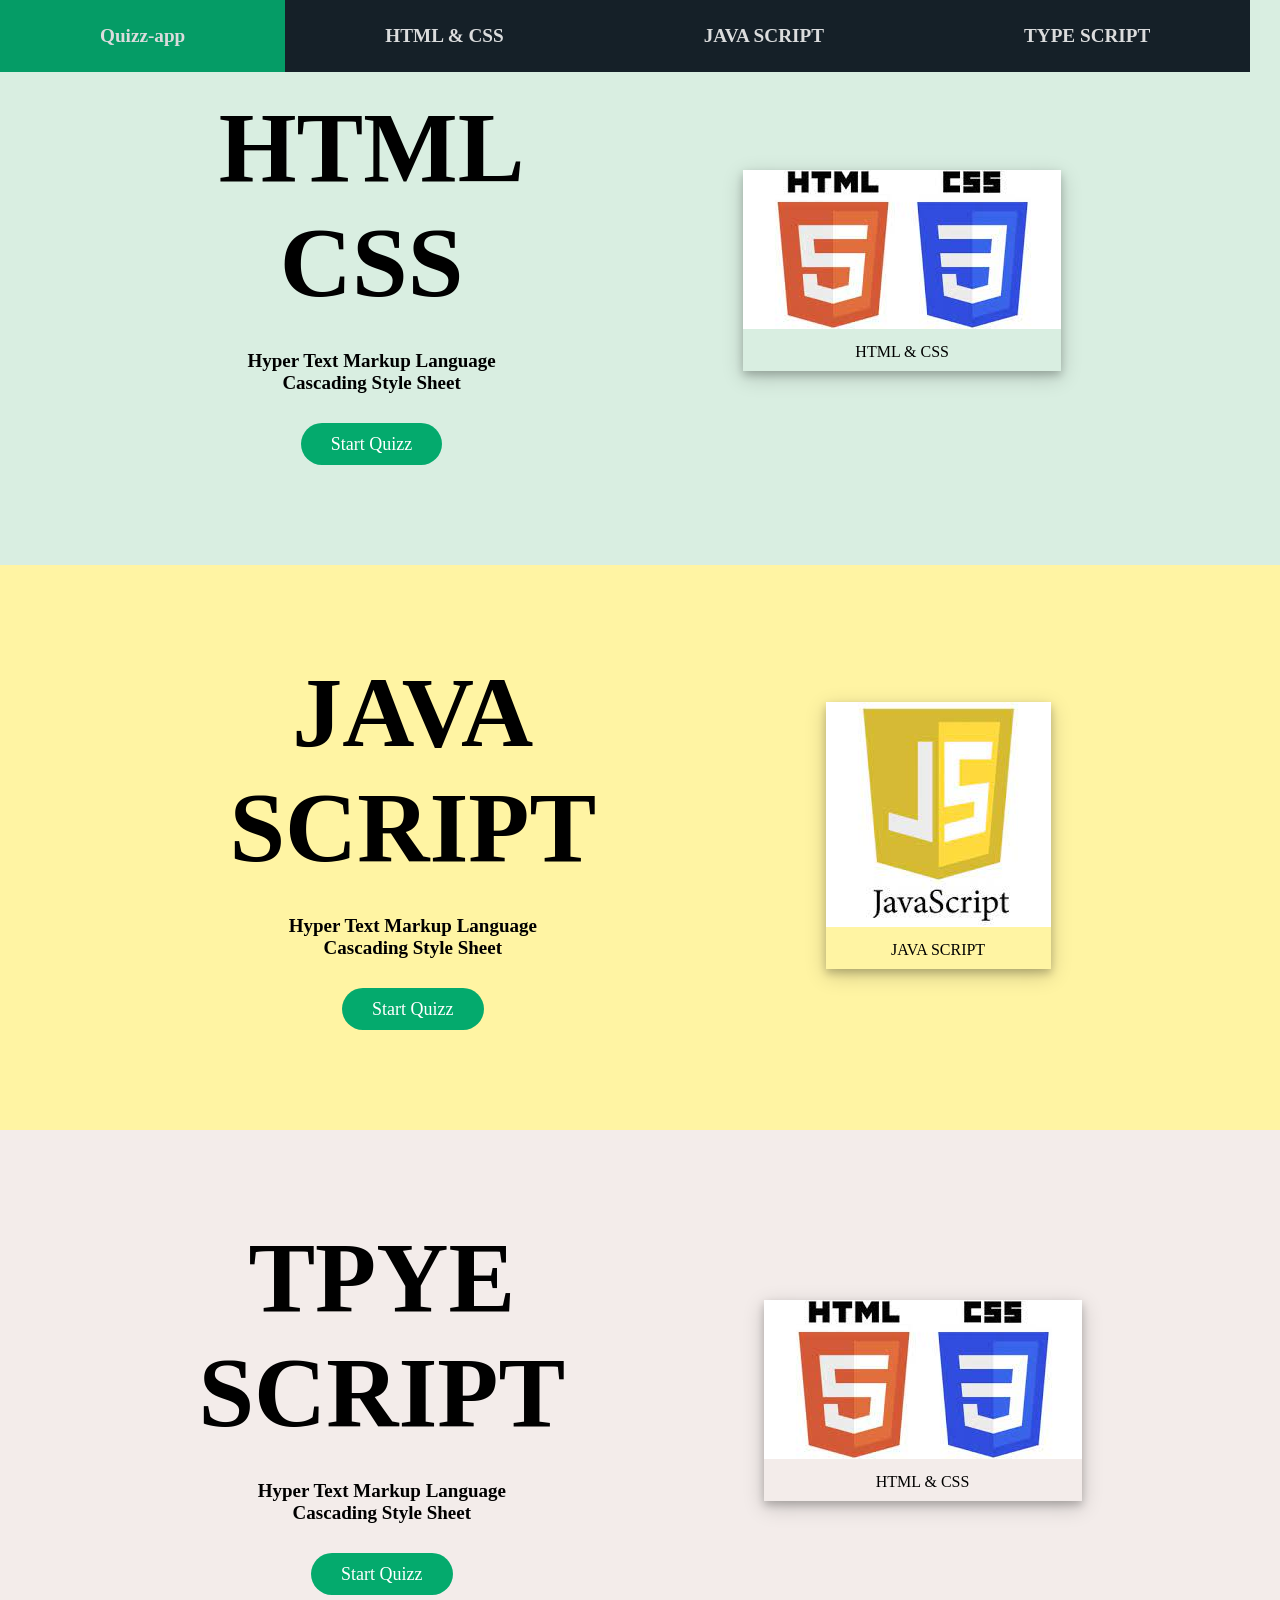
==== home.html @ 90aa7b45 "first commit" ====
<!DOCTYPE html>
<html lang="en">
<head>
    <meta charset="UTF-8">
    <meta http-equiv="X-UA-Compatible" content="IE=edge">
    <meta name="viewport" content="width=device-width, initial-scale=1.0">
    <title>Document</title>
    <link rel="stylesheet" href="style.css">
</head>
<body>
 <div id="nav-bar" class="nav-bar">
  <ul id="ul-nav-bar">
    <li><a class="active" href="#">Quizz-app</a></li>
    <li><a href="#html-container">HTML & CSS</a></li>
    <li><a href="#java-script-container">JAVA SCRIPT</a></li>
    <li><a href="#type-script-container">TYPE SCRIPT</a></li>
  </ul>
  </div>
    
  
 <div id ="html-container" class="all-container">
     <div id="html-content-part" class="content-part">
          <div class="heading">
              <h1 id="html-content-part-html">HTML<br> CSS</h1>
          </div>
          <div class="paragraph">
              <p class="lang-description">Hyper Text Markup Language</p>
              <p class="lang-description">Cascading Style Sheet</p>
          </div>
           <div class="link">
              <a class="lang-start-quiz"href="questions.html">Start Quizz</a>
           </div>
     </div>
     <div id="html-image-part">
         <div class="img-container">
          <img src="images/html-css.jpg" alt="html&css">
         <div class="sub-img-container">
          <p>HTML & CSS</p>
         </div>
        </div>
     </div>
 </div>

 <div id ="java-script-container" class="all-container"> 
  <div id="js-content-part" class="content-part">
       <div class="heading">
           <h1 id="html-content-part-html">JAVA<br> SCRIPT</h1>
       </div>
       <div class="paragraph">
           <p class="lang-description">Hyper Text Markup Language</p>
           <p class="lang-description">Cascading Style Sheet</p>
       </div>
        <div class="link">
           <a class="lang-start-quiz"href="#">Start Quizz</a>
        </div>
  </div>
  <div id="js-image-part">
      <div class="img-container">
       <img src="images/java-script.jpg" alt="js script">
      <div class="sub-img-container">
       <p>JAVA SCRIPT</p>
      </div>
     </div>
  </div>
</div>
<div id ="type-script-container" class="all-container">
  <div id="ts-content-part" class="content-part">
       <div class="heading">
           <h1 id="html-content-part-html">TPYE<br> SCRIPT</h1>
       </div>
       <div class="paragraph">
           <p class="lang-description">Hyper Text Markup Language</p>
           <p class="lang-description">Cascading Style Sheet</p>
       </div>
        <div class="link">
           <a class="lang-start-quiz"href="#">Start Quizz</a>
        </div>
  </div>
  <div id="html-image-part">
      <div class="img-container">
       <img src="images/html-css.jpg" alt="TYPE SCRIPT">
      <div class="sub-img-container">
       <p>HTML & CSS</p>
      </div>
     </div>
  </div>
</div>
 
 
    
</body>



<script src="main.js"></script>
</html>
---- style.css ----
/* welcome page */
*{
  padding: 0;
  margin: 0;
  box-sizing: border-box;
}
#welcome-heading{
  color: #D9EEE1;
}
.welcome-page{
  
  display: flex;
  flex-direction:column;
  justify-content: center;
  align-items: center;
  align-items: center;
  margin-top: 180px;
  margin-bottom: auto;
  text-align: center;
}
#welcome-img{
   max-width:180px;
   padding: 5px;
   margin-top: 9px;
    animation: shake 0.4s;
    animation-iteration-count: infinite;
  }

@keyframes shake {
    0% { transform: translate(1px, 1px) rotate(0deg); }
    10% { transform: translate(-1px, -2px) rotate(-1deg); }
    20% { transform: translate(-3px, 0px) rotate(1deg); }
    30% { transform: translate(3px, 2px) rotate(0deg); }
    40% { transform: translate(1px, -1px) rotate(1deg); }
    50% { transform: translate(-1px, 2px) rotate(-1deg); }
    60% { transform: translate(-3px, 1px) rotate(0deg); }
    70% { transform: translate(3px, 1px) rotate(-1deg); }
    80% { transform: translate(-1px, -1px) rotate(1deg); }
    90% { transform: translate(1px, 2px) rotate(0deg); }
    100% { transform: translate(1px, -2px) rotate(-1deg); }
  }

  #wel-proceed-btn{
    text-decoration: none;
    color:#DDDDDD;
    background-color:#04AA6D;
    display: inline-block;
    padding: 15px 35px;
    margin-top: 9px;
    
    cursor: pointer;
    border-radius: 10px;
    font-weight: bolder;
  }
  #wel-proceed-btn:hover{
    opacity: 0.8;
  }
/* welcome page */
  /* nav-bar-start */
ul{
  list-style-type: none;
}

#ul-nav-bar{
  max-width: 100%;
  display: flex;
  justify-content: space-around;
   background-color:#152028;
 cursor: pointer;
  align-items: baseline;
  position: fixed;
  top:auto;
  
  
}
#ul-nav-bar li a {
  
  text-decoration: none;
  color: #F1F1F1;
  font-weight: bolder;
  display: block;
  padding:25px 100px ;
  opacity: 0.9;
  font-size: larger;
 
}


#ul-nav-bar li a:hover{
  background-color: #000;
  opacity: 1.0;
}

.active{
  background-color: #04AA6D;
  
}

 /* nav-bar-end*/
  /* main-content-start */

  #html-container{
    background-color: #D9EEE1;
   }
   #java-script-container{
    background-color: #FFF4A3;
   }
   #type-script-container{
    background-color: #F3ECEA;
   }
   



  #html-content-part-html{
    font-size: 100px;
    font-weight: bolder;
   
  }
  .lang-description{
    font-size: 19px;
    font-weight: 700;
    
  }
  .lang-start-quiz{
    text-decoration: none;
    font-size: 18px;
    background-color: #04AA6D;
    border-radius: 25px;
    padding:11px 30px;
    cursor: pointer;
    color: #FFFFFF;
    
    
  }
  .heading{
    padding-top: 40px;
   margin-top: 50px;
  }
  .paragraph{
    margin: 30px 0px;
  }
  .link{
    margin: 40px 0px ;
    padding-bottom:70px;
  }
  .img-container{
    max-width: 100%;
    max-height: 100%;
    box-shadow: 0 4px 8px 0 rgba(0, 0, 0, 0.2), 0 6px 20px 0 rgba(0, 0, 0, 0.19);
    margin-bottom: 25px;
  }
  .sub-img-container {
    text-align: center;
    padding: 10px 20px;
  }
  .all-container{
    max-width: 100%;
    max-height: fit-content;
    display: block;
    display: flex;
    justify-content: center;
    align-items: center;
     justify-content: space-evenly;
  }
  .content-part{
    text-align: center;
  }
  @media(max-width:1000px){
    .all-container{
        display: flex;
       flex-direction: column;
    }
}
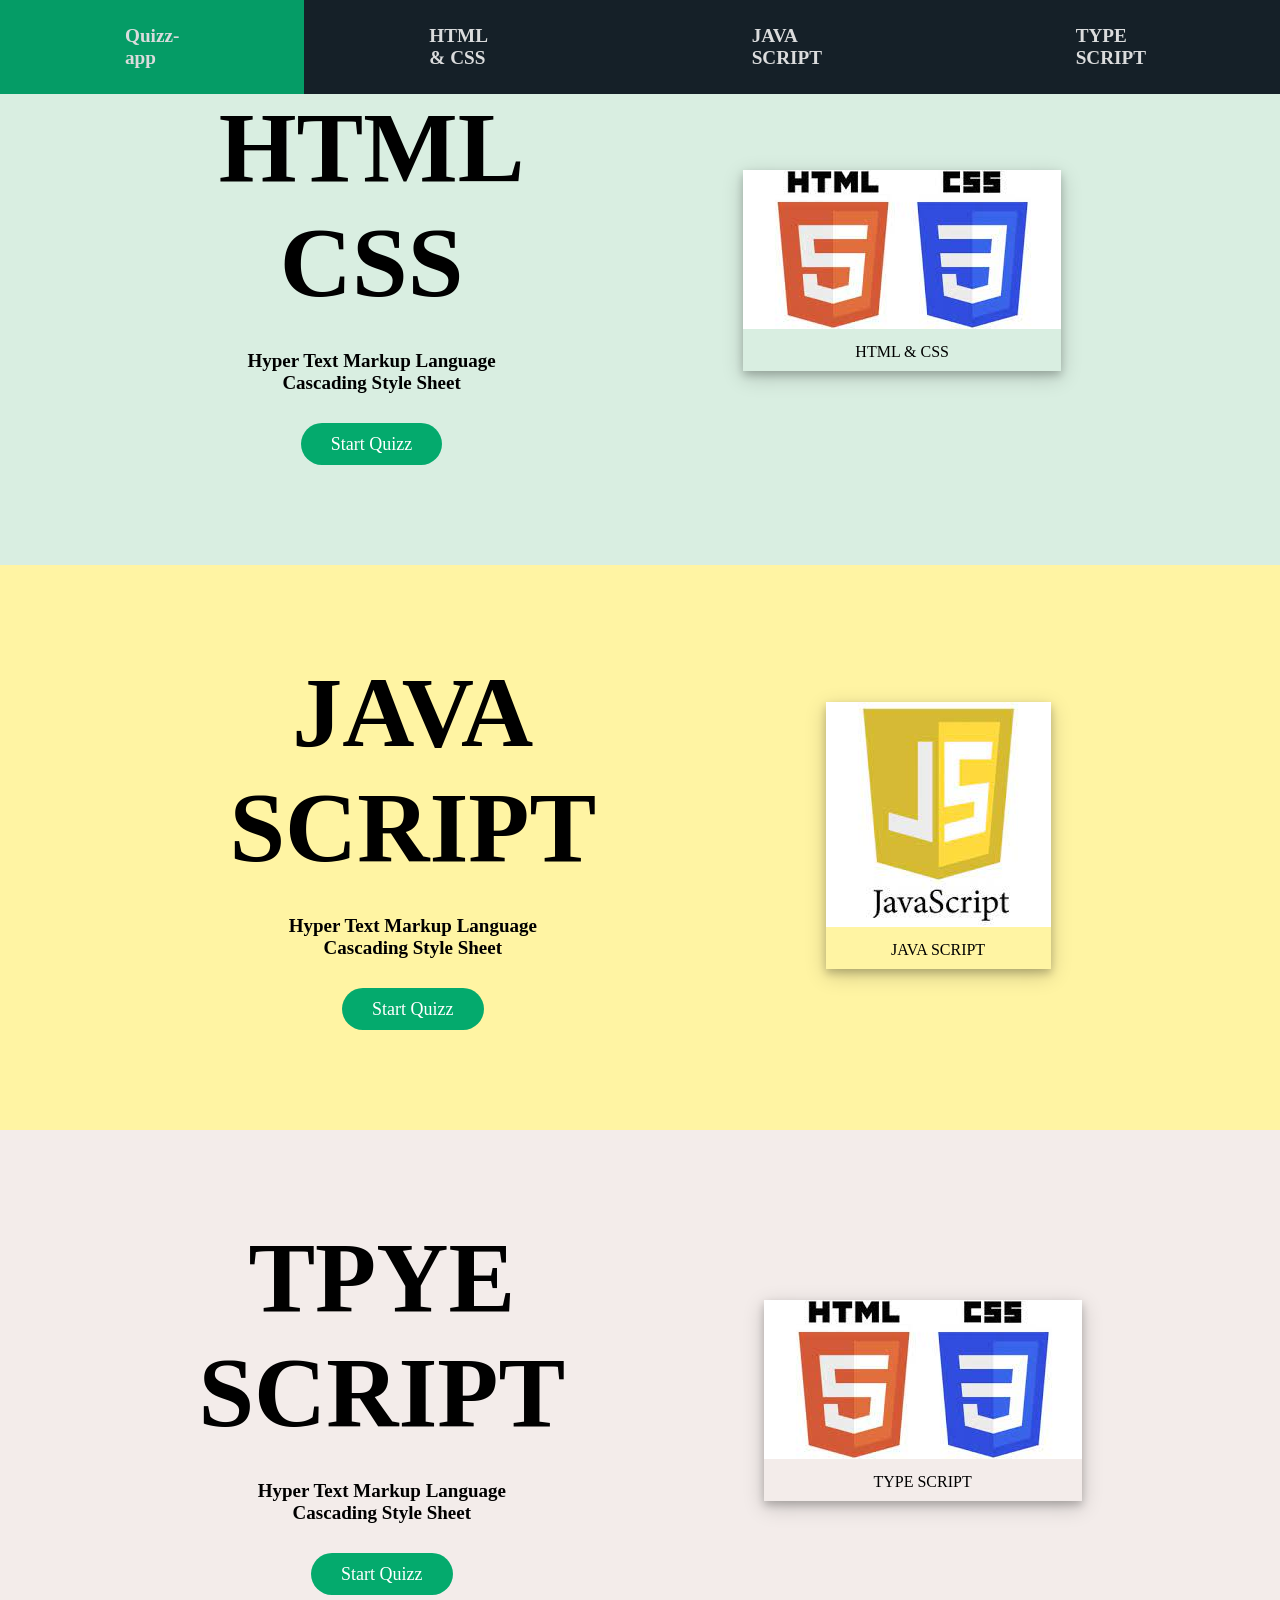
==== commit 0f6fb02b: "first commit" ====
--- a/home.html
+++ b/home.html
@@ -4,13 +4,13 @@
     <meta charset="UTF-8">
     <meta http-equiv="X-UA-Compatible" content="IE=edge">
     <meta name="viewport" content="width=device-width, initial-scale=1.0">
-    <title>Document</title>
+    <title>Quizz-app</title>
     <link rel="stylesheet" href="style.css">
 </head>
 <body>
  <div id="nav-bar" class="nav-bar">
   <ul id="ul-nav-bar">
-    <li><a class="active" href="#">Quizz-app</a></li>
+    <li><a class="active" id="st" href="#">Quizz-app</a></li>
     <li><a href="#html-container">HTML & CSS</a></li>
     <li><a href="#java-script-container">JAVA SCRIPT</a></li>
     <li><a href="#type-script-container">TYPE SCRIPT</a></li>
@@ -80,10 +80,10 @@
       <div class="img-container">
        <img src="images/html-css.jpg" alt="TYPE SCRIPT">
       <div class="sub-img-container">
-       <p>HTML & CSS</p>
+       <p>TYPE SCRIPT</p>
       </div>
      </div>
-  </div>
+    </div>
 </div>
  
  
@@ -93,4 +93,5 @@
 
 
 <script src="main.js"></script>
+
 </html>
--- a/style.css
+++ b/style.css
@@ -74,12 +74,13 @@
   
 }
 #ul-nav-bar li a {
-  
+  display: flex;
+  justify-content:space-around;
   text-decoration: none;
   color: #F1F1F1;
   font-weight: bolder;
   display: block;
-  padding:25px 100px ;
+  padding:25px 115px ;
   opacity: 0.9;
   font-size: larger;
  
@@ -129,7 +130,7 @@
     border-radius: 25px;
     padding:11px 30px;
     cursor: pointer;
-    color: #FFFFFF;
+    color: #FFFFFF; 
     
     
   }
@@ -153,7 +154,7 @@
   .sub-img-container {
     text-align: center;
     padding: 10px 20px;
-  }
+  } 
   .all-container{
     max-width: 100%;
     max-height: fit-content;
@@ -161,14 +162,37 @@
     display: flex;
     justify-content: center;
     align-items: center;
-     justify-content: space-evenly;
+    justify-content: space-evenly;
   }
   .content-part{
     text-align: center;
   }
   @media(max-width:1000px){
     .all-container{
-        display: flex;
-       flex-direction: column;
+      display: flex;
+       flex-direction:column;
+       max-width: 100%;
     }
-}+    #ul-nav-bar #st{
+     display:none;
+    }
+    #ul-nav-bar{
+     max-width: 100%;  
+    
+    }
+    #ul-nav-bar li a{
+      max-width: 100%;
+      padding:25px 28px;  
+    }
+    
+  }
+  @media(min-width:534px){
+    #ul-nav-bar{
+      max-width: 100%;  
+     
+     }
+     #ul-nav-bar li a{
+       max-width: 100%;
+       padding:25px 125px;  
+     }
+    }
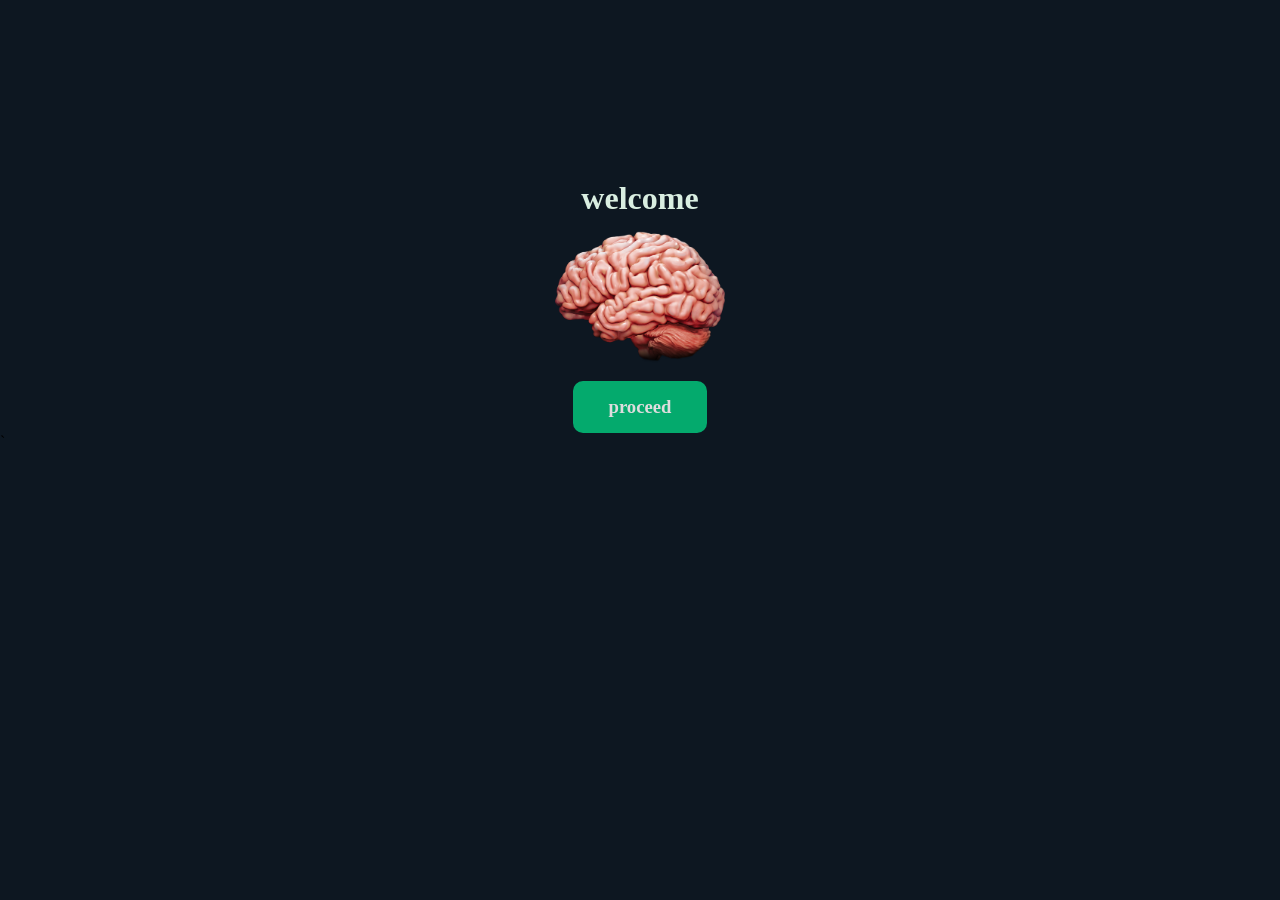
==== commit 81887086: "first commit" ====
--- a/home.html
+++ b/home.html
@@ -7,91 +7,23 @@
     <title>Quizz-app</title>
     <link rel="stylesheet" href="style.css">
 </head>
-<body>
- <div id="nav-bar" class="nav-bar">
-  <ul id="ul-nav-bar">
-    <li><a class="active" id="st" href="#">Quizz-app</a></li>
-    <li><a href="#html-container">HTML & CSS</a></li>
-    <li><a href="#java-script-container">JAVA SCRIPT</a></li>
-    <li><a href="#type-script-container">TYPE SCRIPT</a></li>
-  </ul>
-  </div>
-    
-  
- <div id ="html-container" class="all-container">
-     <div id="html-content-part" class="content-part">
-          <div class="heading">
-              <h1 id="html-content-part-html">HTML<br> CSS</h1>
-          </div>
-          <div class="paragraph">
-              <p class="lang-description">Hyper Text Markup Language</p>
-              <p class="lang-description">Cascading Style Sheet</p>
-          </div>
-           <div class="link">
-              <a class="lang-start-quiz"href="questions.html">Start Quizz</a>
-           </div>
-     </div>
-     <div id="html-image-part">
-         <div class="img-container">
-          <img src="images/html-css.jpg" alt="html&css">
-         <div class="sub-img-container">
-          <p>HTML & CSS</p>
-         </div>
+<body style="background-color:#0D1721 ;">
+
+
+    <div class="welcome-page">
+        <div id="welcome-heading">
+            <h1>welcome</h1>
         </div>
-     </div>
- </div>
+        
+        <div>
+            <img id="welcome-img"src="images/brain-img.png" alt="">
+        </div>
+       <div>
+     <a id="wel-proceed-btn" href="landing.html"><h3>proceed</h3></a>    
+      </div> 
 
- <div id ="java-script-container" class="all-container"> 
-  <div id="js-content-part" class="content-part">
-       <div class="heading">
-           <h1 id="html-content-part-html">JAVA<br> SCRIPT</h1>
-       </div>
-       <div class="paragraph">
-           <p class="lang-description">Hyper Text Markup Language</p>
-           <p class="lang-description">Cascading Style Sheet</p>
-       </div>
-        <div class="link">
-           <a class="lang-start-quiz"href="#">Start Quizz</a>
-        </div>
-  </div>
-  <div id="js-image-part">
-      <div class="img-container">
-       <img src="images/java-script.jpg" alt="js script">
-      <div class="sub-img-container">
-       <p>JAVA SCRIPT</p>
-      </div>
-     </div>
-  </div>
-</div>
-<div id ="type-script-container" class="all-container">
-  <div id="ts-content-part" class="content-part">
-       <div class="heading">
-           <h1 id="html-content-part-html">TPYE<br> SCRIPT</h1>
-       </div>
-       <div class="paragraph">
-           <p class="lang-description">Hyper Text Markup Language</p>
-           <p class="lang-description">Cascading Style Sheet</p>
-       </div>
-        <div class="link">
-           <a class="lang-start-quiz"href="#">Start Quizz</a>
-        </div>
-  </div>
-  <div id="html-image-part">
-      <div class="img-container">
-       <img src="images/html-css.jpg" alt="TYPE SCRIPT">
-      <div class="sub-img-container">
-       <p>TYPE SCRIPT</p>
-      </div>
-     </div>
+        
     </div>
-</div>
- 
- 
     
 </body>
-
-
-
-<script src="main.js"></script>
-
-</html>+</html>`
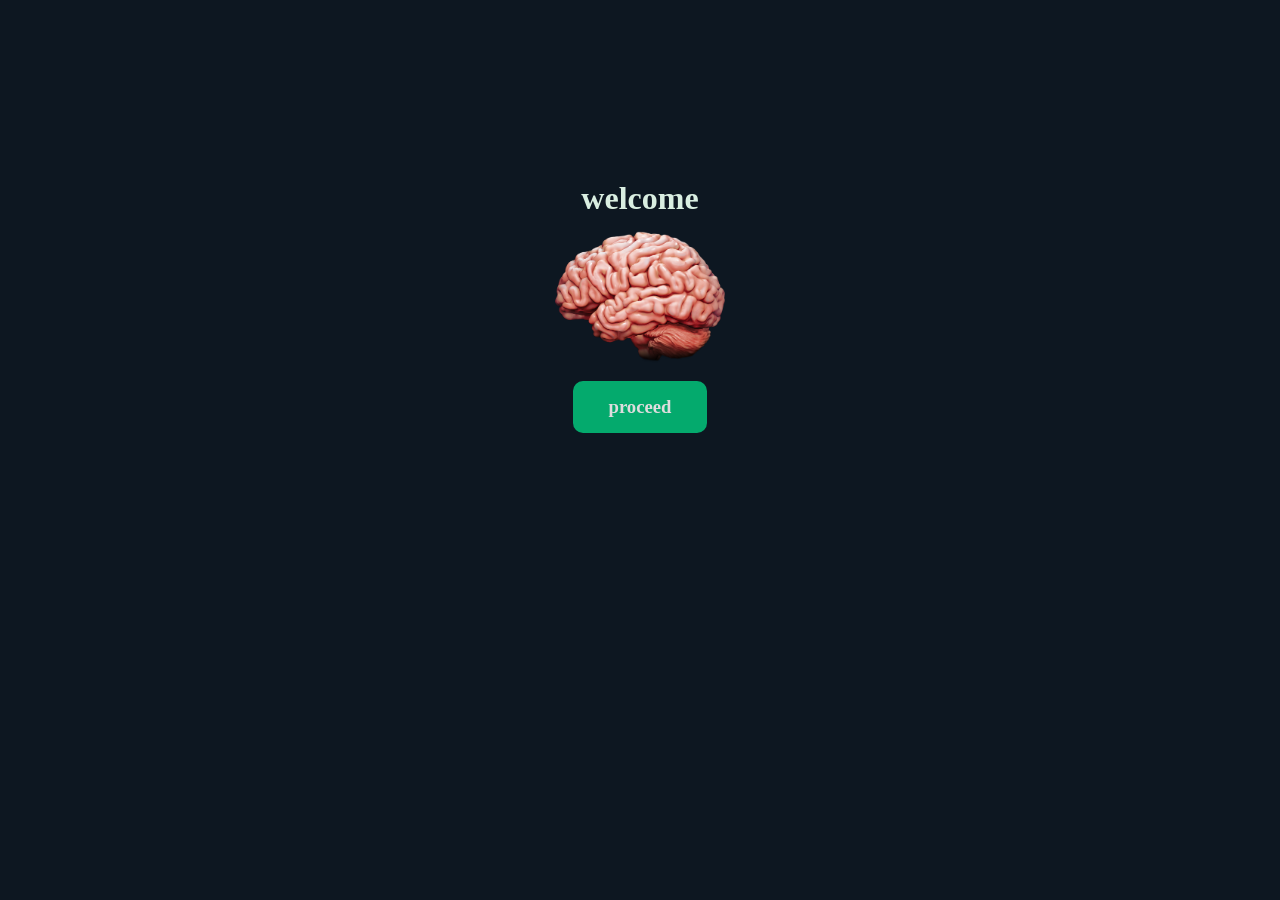
==== commit a49ea808: "first commit" ====
--- a/home.html
+++ b/home.html
@@ -26,4 +26,4 @@
     </div>
     
 </body>
-</html>`+</html>
--- a/style.css
+++ b/style.css
@@ -195,4 +195,89 @@
        max-width: 100%;
        padding:25px 125px;  
      }
-    }+    }
+
+
+    input[type="radio"]{
+      opacity: 0;
+      width: 0;
+      margin: 0;
+      display:block;
+    }
+
+ #questions-body{
+   background-color: #000;
+   color: #DDDDDD;
+   margin: 6% 6% 0% 6%;
+ }   
+#ui li .o{
+  display: block;
+  background-color: #38444D;
+  color: #DDDDDD;
+  padding:10px 35px 10px 35px;
+  margin:none;
+  border-radius: 10px;
+  border: 1px solid whitesmoke ;
+ font-size:25px;
+ cursor: pointer;
+}
+
+#ui li .o:hover{
+  opacity:0.8
+
+
+}
+#questions-question{
+  padding:5px
+}
+#nextQuestion-btn{
+  background-color: #04AA6D;
+  color: #FFFFFF;
+  padding: 12px 30px;
+  font-size: 20px;
+  text-align: center;
+  margin-top: 6px;
+  cursor: pointer;
+}
+#question-noo{
+  padding: 5px 5px 8px 5px;
+}
+#score-page-body{
+  background-color:#000 ;
+  color: #D9EEE1;
+}
+#score-page{
+  margin-top:18% ;
+  display: flex;
+  flex-direction: column;
+  align-items: center;
+  justify-content: center;
+  text-align: center;
+  
+ 
+  
+  
+}
+#backquizz{
+  margin: 40px;
+}
+#back-to-quizes{
+  background-color: #04AA6D;
+  color: #DDDDDD;
+  padding: 16px 18px;
+  border-radius: 10px;
+  font-size: larger;
+  text-decoration: none;
+ 
+}
+#backquizz:hover{
+  opacity: 0.7;
+}
+#score-result{
+  padding: 5px;
+}
+#kk{
+  margin: 15px;
+}
+
+
